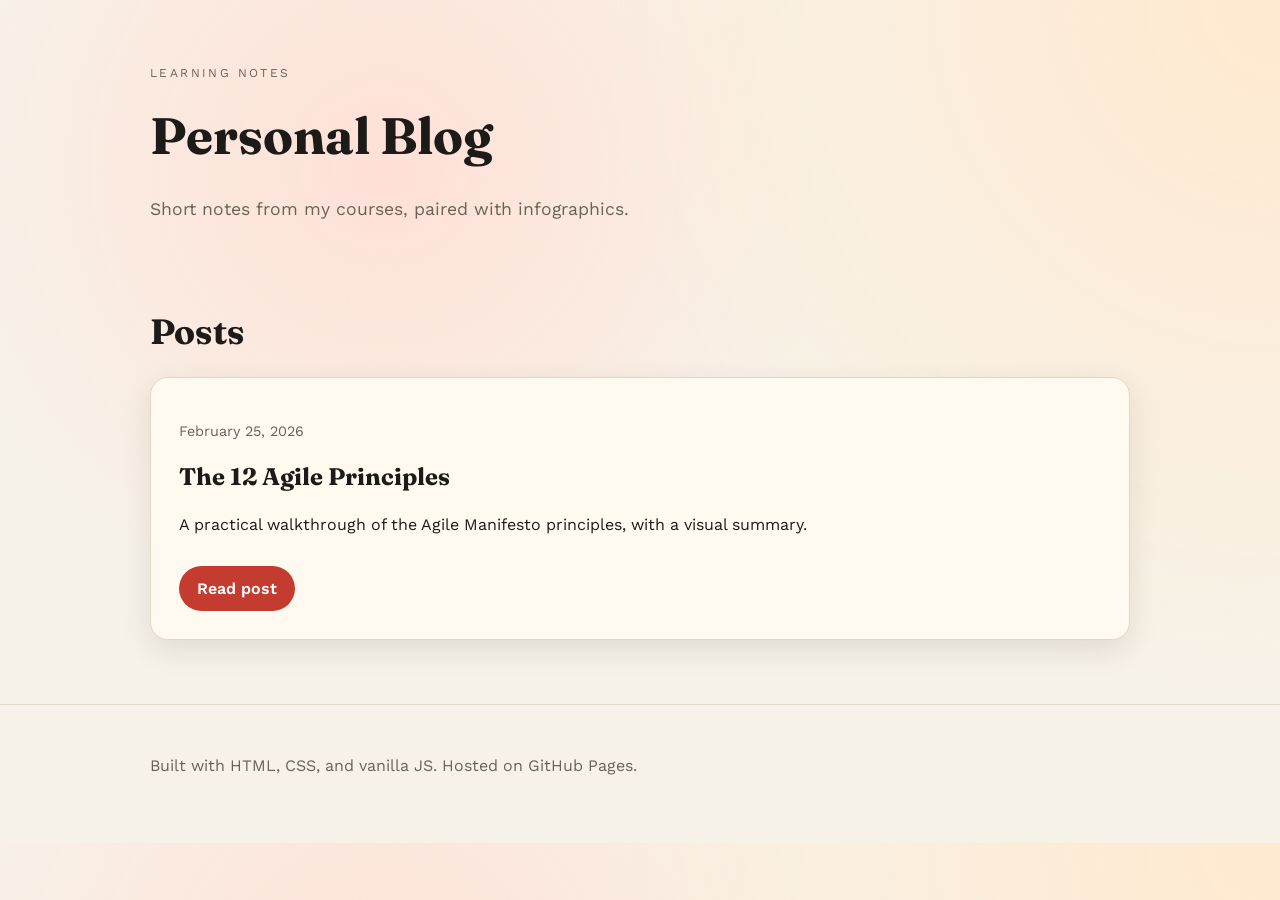
==== index.html @ f794eab7 "first commit" ====
<!doctype html>
<html lang="en">
  <head>
    <meta charset="utf-8" />
    <meta name="viewport" content="width=device-width, initial-scale=1" />
    <title>Learning Notes | Personal Blog</title>
    <meta name="description" content="A simple public learning blog with notes and infographics." />
    <link rel="preconnect" href="https://fonts.googleapis.com" />
    <link rel="preconnect" href="https://fonts.gstatic.com" crossorigin />
    <link
      href="https://fonts.googleapis.com/css2?family=Fraunces:wght@400;600&family=Work+Sans:wght@400;500;600&display=swap"
      rel="stylesheet"
    />
    <link rel="stylesheet" href="styles.css" />
  </head>
  <body>
    <header class="site-header">
      <div class="container">
        <p class="kicker">Learning Notes</p>
        <h1>Personal Blog</h1>
        <p class="lead">Short notes from my courses, paired with infographics.</p>
      </div>
    </header>

    <main class="container">
      <section class="post-list">
        <h2>Posts</h2>
        <article class="card">
          <p class="meta">February 25, 2026</p>
          <h3><a href="posts/12-agile-principles.html">The 12 Agile Principles</a></h3>
          <p>A practical walkthrough of the Agile Manifesto principles, with a visual summary.</p>
          <a class="button" href="posts/12-agile-principles.html">Read post</a>
        </article>
      </section>
    </main>

    <footer class="site-footer">
      <div class="container">
        <p>Built with HTML, CSS, and vanilla JS. Hosted on GitHub Pages.</p>
      </div>
    </footer>
  </body>
</html>
---- styles.css ----
:root {
  --bg: #f7f2e8;
  --ink: #1c1b18;
  --muted: #6a6257;
  --accent: #c43b2f;
  --accent-dark: #8f2a22;
  --card: #fffaf0;
  --border: #e2d7c7;
  --shadow: 0 10px 30px rgba(28, 27, 24, 0.1);
  --radius: 18px;
  --max-width: 980px;
  --sans: "Work Sans", "Helvetica Neue", Arial, sans-serif;
  --serif: "Fraunces", "Georgia", serif;
}

* {
  box-sizing: border-box;
}

body {
  margin: 0;
  font-family: var(--sans);
  color: var(--ink);
  background: radial-gradient(circle at top right, #ffe9cf 0%, transparent 45%),
    radial-gradient(circle at 30% 20%, #ffe0d7 0%, transparent 40%),
    var(--bg);
  line-height: 1.6;
}

a {
  color: inherit;
  text-decoration: none;
}

a:hover {
  color: var(--accent);
}

.container {
  width: min(92vw, var(--max-width));
  margin: 0 auto;
}

.site-header {
  padding: 64px 0 40px;
}

.kicker {
  text-transform: uppercase;
  letter-spacing: 0.2em;
  font-size: 0.75rem;
  color: var(--muted);
  margin: 0 0 12px;
}

h1 {
  font-family: var(--serif);
  font-size: clamp(2.4rem, 4vw, 3.6rem);
  margin: 0 0 12px;
}

h2 {
  font-family: var(--serif);
  font-size: clamp(1.6rem, 3vw, 2.2rem);
  margin: 0 0 16px;
}

h3 {
  font-family: var(--serif);
  font-size: 1.5rem;
  margin: 0 0 8px;
}

.lead {
  font-size: 1.1rem;
  color: var(--muted);
  max-width: 60ch;
}

.meta {
  font-size: 0.9rem;
  color: var(--muted);
}

.post-list {
  margin: 24px 0 64px;
}

.card {
  background: var(--card);
  border: 1px solid var(--border);
  border-radius: var(--radius);
  padding: 28px;
  box-shadow: var(--shadow);
}

.button {
  display: inline-block;
  margin-top: 12px;
  padding: 10px 18px;
  background: var(--accent);
  color: white;
  border-radius: 999px;
  font-weight: 600;
}

.button:hover {
  background: var(--accent-dark);
  color: white;
}

.post {
  padding-bottom: 60px;
}

.infographic {
  margin: 32px 0 40px;
  background: #fff;
  padding: 18px;
  border-radius: var(--radius);
  box-shadow: var(--shadow);
  border: 1px solid var(--border);
}

.infographic img {
  width: 100%;
  height: auto;
  display: block;
  border-radius: 12px;
}

.infographic figcaption {
  margin-top: 10px;
  font-size: 0.9rem;
  color: var(--muted);
}

.content {
  font-size: 1.05rem;
}

.principles {
  padding-left: 22px;
}

.principles li {
  margin: 12px 0;
}

.site-footer {
  padding: 32px 0 48px;
  border-top: 1px solid var(--border);
  color: var(--muted);
}

@media (max-width: 720px) {
  .site-header {
    padding-top: 48px;
  }

  .card {
    padding: 22px;
  }
}
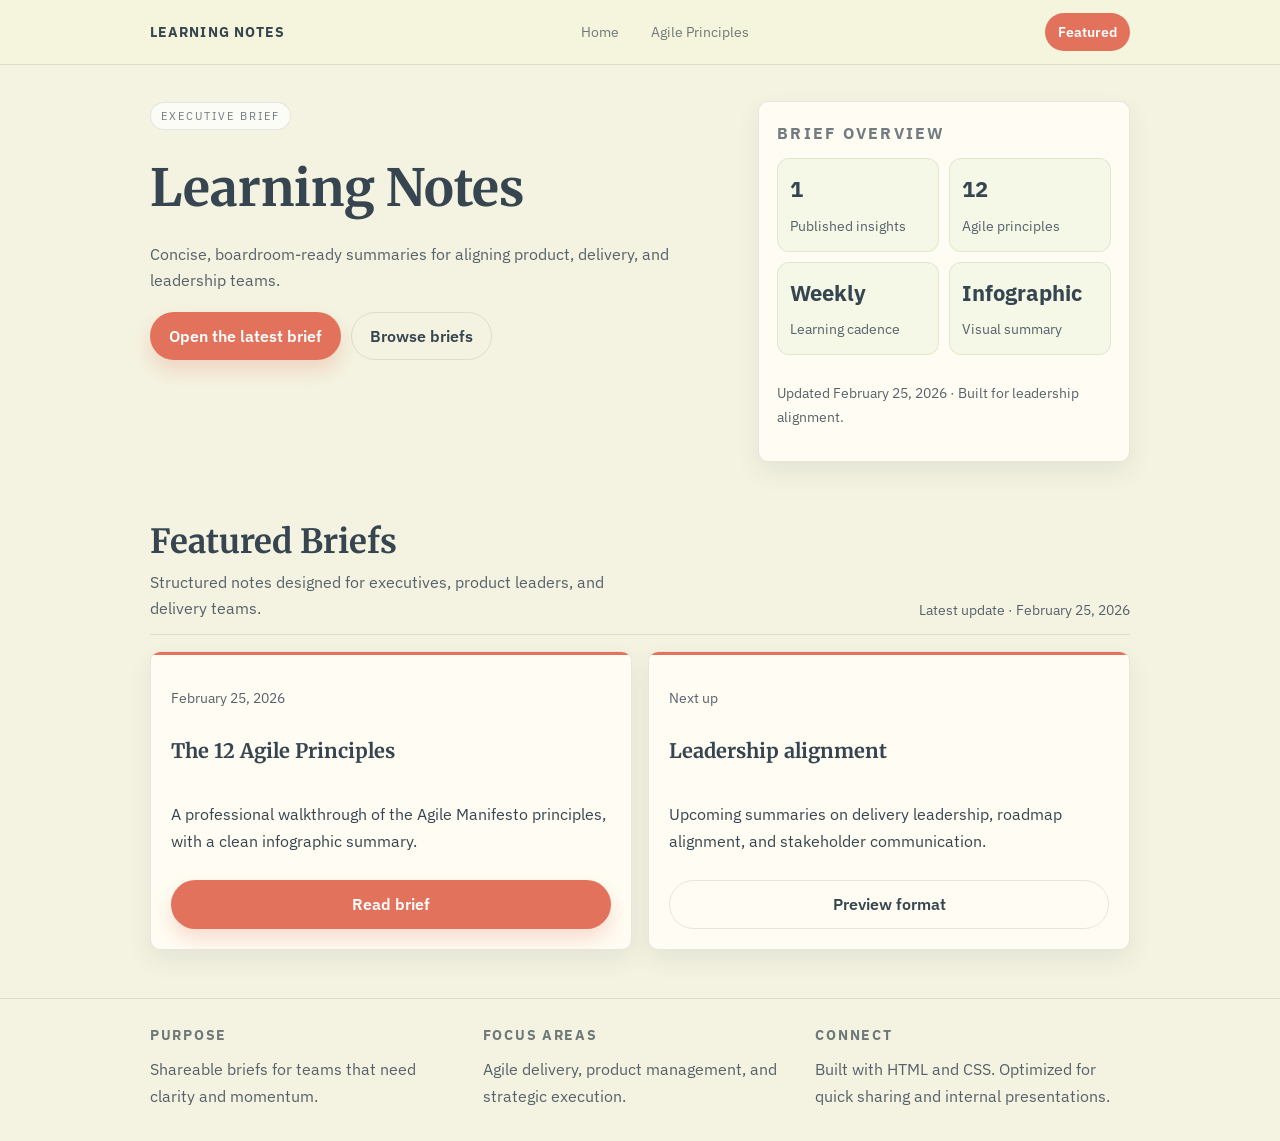
==== commit e1bb3630: "Refactor blog layout and styles for improved user experience and visual consistency" ====
--- a/index.html
+++ b/index.html
@@ -4,39 +4,105 @@
     <meta charset="utf-8" />
     <meta name="viewport" content="width=device-width, initial-scale=1" />
     <title>Learning Notes | Personal Blog</title>
-    <meta name="description" content="A simple public learning blog with notes and infographics." />
+    <meta name="description" content="A professional learning blog with notes, infographics, and practical principles." />
     <link rel="preconnect" href="https://fonts.googleapis.com" />
     <link rel="preconnect" href="https://fonts.gstatic.com" crossorigin />
     <link
-      href="https://fonts.googleapis.com/css2?family=Fraunces:wght@400;600&family=Work+Sans:wght@400;500;600&display=swap"
+      href="https://fonts.googleapis.com/css2?family=IBM+Plex+Sans:wght@400;500;600;700&family=Merriweather:wght@400;700&display=swap"
       rel="stylesheet"
     />
     <link rel="stylesheet" href="styles.css" />
   </head>
   <body>
-    <header class="site-header">
-      <div class="container">
-        <p class="kicker">Learning Notes</p>
-        <h1>Personal Blog</h1>
-        <p class="lead">Short notes from my courses, paired with infographics.</p>
+    <header class="topbar">
+      <div class="container topbar-inner">
+        <a class="brand" href="index.html">Learning Notes</a>
+        <nav class="nav">
+          <a href="index.html">Home</a>
+          <a href="posts/12-agile-principles.html">Agile Principles</a>
+        </nav>
+        <a class="button small" href="posts/12-agile-principles.html">Featured</a>
+      </div>
+    </header>
+
+    <header class="site-hero">
+      <div class="container hero-grid">
+        <div>
+          <p class="kicker">Executive Brief</p>
+          <h1>Learning Notes</h1>
+          <p class="lead">
+            Concise, boardroom-ready summaries for aligning product, delivery, and leadership teams.
+          </p>
+          <div class="hero-actions">
+            <a class="button" href="posts/12-agile-principles.html">Open the latest brief</a>
+            <a class="button secondary" href="#posts">Browse briefs</a>
+          </div>
+        </div>
+        <div class="hero-card">
+          <h4>Brief Overview</h4>
+          <div class="stat-grid">
+            <div class="stat">
+              <strong>1</strong>
+              <span class="meta">Published insights</span>
+            </div>
+            <div class="stat">
+              <strong>12</strong>
+              <span class="meta">Agile principles</span>
+            </div>
+            <div class="stat">
+              <strong>Weekly</strong>
+              <span class="meta">Learning cadence</span>
+            </div>
+            <div class="stat">
+              <strong>Infographic</strong>
+              <span class="meta">Visual summary</span>
+            </div>
+          </div>
+          <p class="meta">Updated February 25, 2026 · Built for leadership alignment.</p>
+        </div>
       </div>
     </header>
 
     <main class="container">
-      <section class="post-list">
-        <h2>Posts</h2>
-        <article class="card">
-          <p class="meta">February 25, 2026</p>
-          <h3><a href="posts/12-agile-principles.html">The 12 Agile Principles</a></h3>
-          <p>A practical walkthrough of the Agile Manifesto principles, with a visual summary.</p>
-          <a class="button" href="posts/12-agile-principles.html">Read post</a>
-        </article>
+      <section id="posts">
+        <div class="section-header">
+          <div>
+            <h2>Featured Briefs</h2>
+            <p>Structured notes designed for executives, product leaders, and delivery teams.</p>
+          </div>
+          <span class="meta">Latest update · February 25, 2026</span>
+        </div>
+        <div class="post-grid">
+          <article class="card">
+            <p class="meta">February 25, 2026</p>
+            <h3><a href="posts/12-agile-principles.html">The 12 Agile Principles</a></h3>
+            <p>A professional walkthrough of the Agile Manifesto principles, with a clean infographic summary.</p>
+            <a class="button" href="posts/12-agile-principles.html">Read brief</a>
+          </article>
+          <article class="card">
+            <p class="meta">Next up</p>
+            <h3>Leadership alignment</h3>
+            <p>Upcoming summaries on delivery leadership, roadmap alignment, and stakeholder communication.</p>
+            <a class="button secondary" href="posts/12-agile-principles.html">Preview format</a>
+          </article>
+        </div>
       </section>
     </main>
 
     <footer class="site-footer">
-      <div class="container">
-        <p>Built with HTML, CSS, and vanilla JS. Hosted on GitHub Pages.</p>
+      <div class="container footer-grid">
+        <div>
+          <h5>Purpose</h5>
+          <p>Shareable briefs for teams that need clarity and momentum.</p>
+        </div>
+        <div>
+          <h5>Focus Areas</h5>
+          <p>Agile delivery, product management, and strategic execution.</p>
+        </div>
+        <div>
+          <h5>Connect</h5>
+          <p>Built with HTML and CSS. Optimized for quick sharing and internal presentations.</p>
+        </div>
       </div>
     </footer>
   </body>
--- a/styles.css
+++ b/styles.css
@@ -1,16 +1,26 @@
 :root {
-  --bg: #f7f2e8;
-  --ink: #1c1b18;
-  --muted: #6a6257;
-  --accent: #c43b2f;
-  --accent-dark: #8f2a22;
-  --card: #fffaf0;
-  --border: #e2d7c7;
-  --shadow: 0 10px 30px rgba(28, 27, 24, 0.1);
-  --radius: 18px;
+  --earth-salmon: #e2725b;
+  --earth-green: #9dc183;
+  --earth-cream: #f5f5dc;
+  --earth-slate: #36454f;
+  --earth-slate-70: rgba(54, 69, 79, 0.7);
+  --earth-slate-40: rgba(54, 69, 79, 0.4);
+  --earth-salmon-15: rgba(226, 114, 91, 0.15);
+  --earth-green-18: rgba(157, 193, 131, 0.18);
+  --white: #ffffff;
+  --bg: #f4f3e1;
+  --ink: var(--earth-slate);
+  --muted: #56626a;
+  --accent: var(--earth-salmon);
+  --accent-dark: #cc614a;
+  --support: var(--earth-green);
+  --card: #fffdf3;
+  --border: rgba(54, 69, 79, 0.12);
+  --shadow: 0 10px 24px rgba(54, 69, 79, 0.08);
+  --radius: 10px;
   --max-width: 980px;
-  --sans: "Work Sans", "Helvetica Neue", Arial, sans-serif;
-  --serif: "Fraunces", "Georgia", serif;
+  --sans: "IBM Plex Sans", "Helvetica Neue", sans-serif;
+  --serif: "Merriweather", "Georgia", serif;
 }
 
 * {
@@ -21,10 +31,8 @@
   margin: 0;
   font-family: var(--sans);
   color: var(--ink);
-  background: radial-gradient(circle at top right, #ffe9cf 0%, transparent 45%),
-    radial-gradient(circle at 30% 20%, #ffe0d7 0%, transparent 40%),
-    var(--bg);
-  line-height: 1.6;
+  background: var(--bg);
+  line-height: 1.65;
 }
 
 a {
@@ -41,82 +49,310 @@
   margin: 0 auto;
 }
 
-.site-header {
-  padding: 64px 0 40px;
+.topbar {
+  position: sticky;
+  top: 0;
+  z-index: 10;
+  background: rgba(245, 245, 220, 0.88);
+  backdrop-filter: blur(8px);
+  border-bottom: 1px solid var(--border);
+}
+
+.topbar-inner {
+  display: flex;
+  align-items: center;
+  justify-content: space-between;
+  gap: 20px;
+  padding: 12px 0;
+}
+
+.brand {
+  font-weight: 700;
+  letter-spacing: 0.08em;
+  text-transform: uppercase;
+  font-size: 0.85rem;
+}
+
+.nav {
+  display: flex;
+  gap: 12px;
+  font-size: 0.9rem;
+  color: var(--earth-slate-70);
+}
+
+.nav a {
+  padding: 8px 10px;
+  border-radius: 999px;
+}
+
+.nav a:hover {
+  background: var(--earth-salmon-15);
+  color: var(--ink);
+}
+
+.site-hero {
+  padding: 36px 0 24px;
+}
+
+.hero-grid {
+  display: grid;
+  grid-template-columns: minmax(0, 1.1fr) minmax(0, 0.7fr);
+  gap: 24px;
+  align-items: stretch;
 }
 
 .kicker {
+  display: inline-flex;
+  align-items: center;
+  gap: 8px;
   text-transform: uppercase;
-  letter-spacing: 0.2em;
-  font-size: 0.75rem;
-  color: var(--muted);
-  margin: 0 0 12px;
+  letter-spacing: 0.18em;
+  font-size: 0.7rem;
+  color: var(--earth-slate-70);
+  background: rgba(255, 255, 255, 0.7);
+  padding: 4px 10px;
+  border-radius: 999px;
+  border: 1px solid var(--border);
+  margin: 0 0 16px;
 }
 
 h1 {
   font-family: var(--serif);
-  font-size: clamp(2.4rem, 4vw, 3.6rem);
-  margin: 0 0 12px;
+  font-size: clamp(2.2rem, 4vw, 3.2rem);
+  margin: 0 0 10px;
+  color: var(--ink);
 }
 
 h2 {
   font-family: var(--serif);
-  font-size: clamp(1.6rem, 3vw, 2.2rem);
-  margin: 0 0 16px;
+  font-size: clamp(1.6rem, 2.6vw, 2.1rem);
+  margin: 0 0 10px;
 }
 
 h3 {
   font-family: var(--serif);
-  font-size: 1.5rem;
+  font-size: 1.25rem;
   margin: 0 0 8px;
 }
 
 .lead {
-  font-size: 1.1rem;
+  font-size: 1rem;
   color: var(--muted);
   max-width: 60ch;
-}
-
-.meta {
-  font-size: 0.9rem;
-  color: var(--muted);
-}
-
-.post-list {
-  margin: 24px 0 64px;
-}
-
-.card {
-  background: var(--card);
-  border: 1px solid var(--border);
-  border-radius: var(--radius);
-  padding: 28px;
-  box-shadow: var(--shadow);
+  margin: 0 0 18px;
+}
+
+.hero-actions {
+  display: flex;
+  align-items: center;
+  gap: 10px;
+  flex-wrap: wrap;
 }
 
 .button {
-  display: inline-block;
-  margin-top: 12px;
+  display: inline-flex;
+  align-items: center;
+  justify-content: center;
+  gap: 8px;
   padding: 10px 18px;
   background: var(--accent);
   color: white;
   border-radius: 999px;
   font-weight: 600;
+  border: 1px solid transparent;
+  box-shadow: 0 10px 20px rgba(226, 114, 91, 0.24);
+  transition: transform 0.2s ease, box-shadow 0.2s ease, background 0.2s ease;
 }
 
 .button:hover {
   background: var(--accent-dark);
   color: white;
-}
-
-.post {
-  padding-bottom: 60px;
+  transform: translateY(-1px);
+  box-shadow: 0 14px 24px rgba(226, 114, 91, 0.32);
+}
+
+.button.secondary {
+  background: transparent;
+  color: var(--ink);
+  border: 1px solid var(--border);
+  box-shadow: none;
+}
+
+.button.secondary:hover {
+  background: var(--earth-salmon-15);
+  color: var(--ink);
+  transform: none;
+}
+
+.button.small {
+  padding: 6px 12px;
+  font-size: 0.9rem;
+  box-shadow: none;
+}
+
+.hero-card {
+  background: var(--card);
+  border-radius: var(--radius);
+  padding: 18px;
+  border: 1px solid var(--border);
+  box-shadow: var(--shadow);
+  display: flex;
+  flex-direction: column;
+  gap: 12px;
+}
+
+.hero-card h4 {
+  margin: 0;
+  font-size: 1rem;
+  text-transform: uppercase;
+  letter-spacing: 0.14em;
+  color: var(--earth-slate-70);
+}
+
+.stat-grid {
+  display: grid;
+  grid-template-columns: repeat(2, minmax(0, 1fr));
+  gap: 10px;
+}
+
+.stat {
+  background: rgba(157, 193, 131, 0.1);
+  border-radius: 12px;
+  padding: 12px;
+  border: 1px solid rgba(157, 193, 131, 0.25);
+}
+
+.stat strong {
+  display: block;
+  font-size: 1.4rem;
+  margin-bottom: 4px;
+}
+
+.meta {
+  font-size: 0.9rem;
+  color: var(--muted);
+}
+
+.section-header {
+  display: flex;
+  align-items: flex-end;
+  justify-content: space-between;
+  gap: 20px;
+  margin: 28px 0 16px;
+  padding-bottom: 12px;
+  border-bottom: 1px solid var(--border);
+}
+
+.section-header p {
+  margin: 0;
+  color: var(--muted);
+  max-width: 50ch;
+}
+
+.section-header h2 {
+  margin: 0;
+}
+
+.section-header .meta {
+  margin-left: auto;
+}
+
+.post-grid {
+  display: grid;
+  grid-template-columns: repeat(auto-fit, minmax(260px, 1fr));
+  gap: 16px;
+  margin-bottom: 48px;
+}
+
+.card {
+  background: var(--card);
+  border: 1px solid var(--border);
+  border-radius: var(--radius);
+  padding: 20px;
+  box-shadow: var(--shadow);
+  display: flex;
+  flex-direction: column;
+  gap: 10px;
+  position: relative;
+  overflow: hidden;
+}
+
+.card::before {
+  content: "";
+  position: absolute;
+  inset: 0;
+  border-top: 3px solid var(--accent);
+  pointer-events: none;
+}
+
+.tag {
+  display: inline-flex;
+  align-items: center;
+  gap: 8px;
+  font-size: 0.75rem;
+  text-transform: uppercase;
+  letter-spacing: 0.16em;
+  color: var(--earth-slate-70);
+}
+
+.post-layout {
+  display: grid;
+  grid-template-columns: minmax(0, 1fr) minmax(0, 0.4fr);
+  gap: 22px;
+  padding-bottom: 48px;
+}
+
+.post-body {
+  background: var(--card);
+  border-radius: var(--radius);
+  padding: 24px;
+  border: 1px solid var(--border);
+  box-shadow: var(--shadow);
+}
+
+.brief-meta {
+  display: flex;
+  flex-wrap: wrap;
+  gap: 12px 18px;
+  padding: 12px 0 16px;
+  border-bottom: 1px solid var(--border);
+  margin-bottom: 20px;
+  font-size: 0.9rem;
+  color: var(--muted);
+}
+
+.brief-meta span {
+  display: inline-flex;
+  align-items: center;
+  gap: 8px;
+}
+
+.post-aside {
+  display: flex;
+  flex-direction: column;
+  gap: 18px;
+}
+
+.aside-card {
+  background: var(--card);
+  border-radius: var(--radius);
+  padding: 18px;
+  border: 1px solid var(--border);
+  box-shadow: var(--shadow);
+}
+
+.aside-card h4 {
+  margin: 0 0 12px;
+  font-size: 1rem;
+  text-transform: uppercase;
+  letter-spacing: 0.14em;
+  color: var(--earth-slate-70);
 }
 
 .infographic {
-  margin: 32px 0 40px;
-  background: #fff;
-  padding: 18px;
+  margin: 24px 0 26px;
+  background: linear-gradient(180deg, #ffffff 0%, #fffdf3 100%);
+  padding: 14px;
   border-radius: var(--radius);
   box-shadow: var(--shadow);
   border: 1px solid var(--border);
@@ -127,6 +363,7 @@
   height: auto;
   display: block;
   border-radius: 12px;
+  cursor: zoom-in;
 }
 
 .infographic figcaption {
@@ -135,8 +372,98 @@
   color: var(--muted);
 }
 
+.lightbox {
+  position: fixed;
+  inset: 0;
+  background: rgba(54, 69, 79, 0.72);
+  display: none;
+  align-items: center;
+  justify-content: center;
+  padding: 20px;
+  z-index: 100;
+}
+
+.lightbox.open {
+  display: flex;
+}
+
+.lightbox-content {
+  max-width: min(92vw, 1200px);
+  max-height: 86vh;
+  background: var(--card);
+  border-radius: var(--radius);
+  border: 1px solid var(--border);
+  box-shadow: var(--shadow);
+  overflow: hidden;
+  display: grid;
+  grid-template-rows: auto 1fr;
+}
+
+.lightbox-toolbar {
+  display: flex;
+  align-items: center;
+  justify-content: space-between;
+  padding: 10px 14px;
+  border-bottom: 1px solid var(--border);
+  background: #fffdf3;
+}
+
+.lightbox-toolbar .meta {
+  margin: 0;
+}
+
+.lightbox-actions {
+  display: flex;
+  gap: 8px;
+}
+
+.lightbox-button {
+  border: 1px solid var(--border);
+  background: #fff;
+  color: var(--ink);
+  border-radius: 8px;
+  padding: 6px 10px;
+  font-size: 0.85rem;
+  cursor: pointer;
+}
+
+.lightbox-button:hover {
+  background: var(--earth-salmon-15);
+}
+
+.lightbox-stage {
+  position: relative;
+  overflow: auto;
+  background: #fff;
+}
+
+.lightbox-stage img {
+  display: block;
+  max-width: none;
+  transform-origin: top left;
+}
+
 .content {
-  font-size: 1.05rem;
+  font-size: 1rem;
+}
+
+.references {
+  margin-top: 28px;
+  padding-top: 18px;
+  border-top: 1px solid var(--border);
+}
+
+.references h3 {
+  margin-bottom: 10px;
+}
+
+.references ul {
+  margin: 0;
+  padding-left: 18px;
+}
+
+.references li {
+  margin: 6px 0;
 }
 
 .principles {
@@ -147,18 +474,66 @@
   margin: 12px 0;
 }
 
+.principles li::marker {
+  color: var(--support);
+}
+
 .site-footer {
-  padding: 32px 0 48px;
+  padding: 24px 0 32px;
   border-top: 1px solid var(--border);
   color: var(--muted);
 }
 
-@media (max-width: 720px) {
-  .site-header {
-    padding-top: 48px;
-  }
-
-  .card {
-    padding: 22px;
-  }
-}
+.footer-grid {
+  display: grid;
+  grid-template-columns: repeat(auto-fit, minmax(200px, 1fr));
+  gap: 18px;
+}
+
+.footer-grid h5 {
+  margin: 0 0 10px;
+  font-size: 0.9rem;
+  text-transform: uppercase;
+  letter-spacing: 0.12em;
+  color: var(--earth-slate-70);
+}
+
+.footer-grid p {
+  margin: 0;
+}
+
+@media (max-width: 920px) {
+  .hero-grid,
+  .post-layout {
+    grid-template-columns: 1fr;
+  }
+
+  .topbar-inner {
+    flex-wrap: wrap;
+    justify-content: flex-start;
+  }
+
+  .section-header {
+    flex-direction: column;
+    align-items: flex-start;
+  }
+}
+
+@media (max-width: 640px) {
+  .topbar-inner {
+    gap: 12px;
+  }
+
+  .nav {
+    width: 100%;
+    flex-wrap: wrap;
+  }
+
+  .hero-actions {
+    width: 100%;
+  }
+
+  .button {
+    width: 100%;
+  }
+}
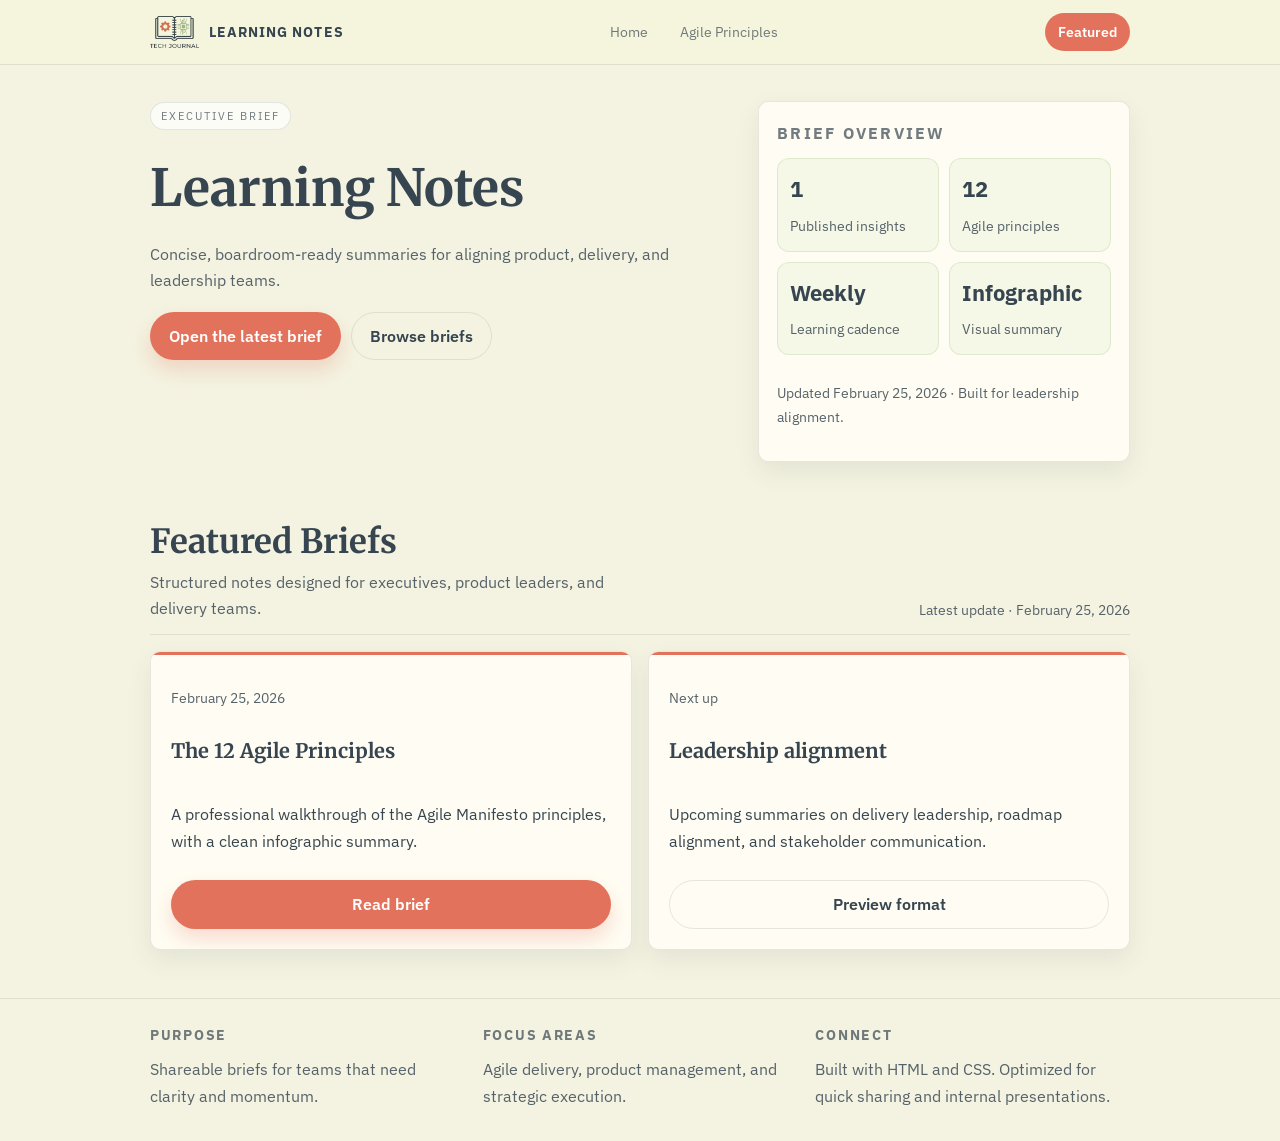
==== commit 2093466a: "Add logo to header and update styles for improved branding" ====
--- a/index.html
+++ b/index.html
@@ -16,7 +16,10 @@
   <body>
     <header class="topbar">
       <div class="container topbar-inner">
-        <a class="brand" href="index.html">Learning Notes</a>
+        <a class="brand" href="index.html">
+          <img src="assets/images/logo.png" alt="Learning Notes logo" />
+          <span>Learning Notes</span>
+        </a>
         <nav class="nav">
           <a href="index.html">Home</a>
           <a href="posts/12-agile-principles.html">Agile Principles</a>
--- a/styles.css
+++ b/styles.css
@@ -71,6 +71,15 @@
   letter-spacing: 0.08em;
   text-transform: uppercase;
   font-size: 0.85rem;
+  display: inline-flex;
+  align-items: center;
+  gap: 10px;
+}
+
+.brand img {
+  height: 32px;
+  width: auto;
+  display: block;
 }
 
 .nav {
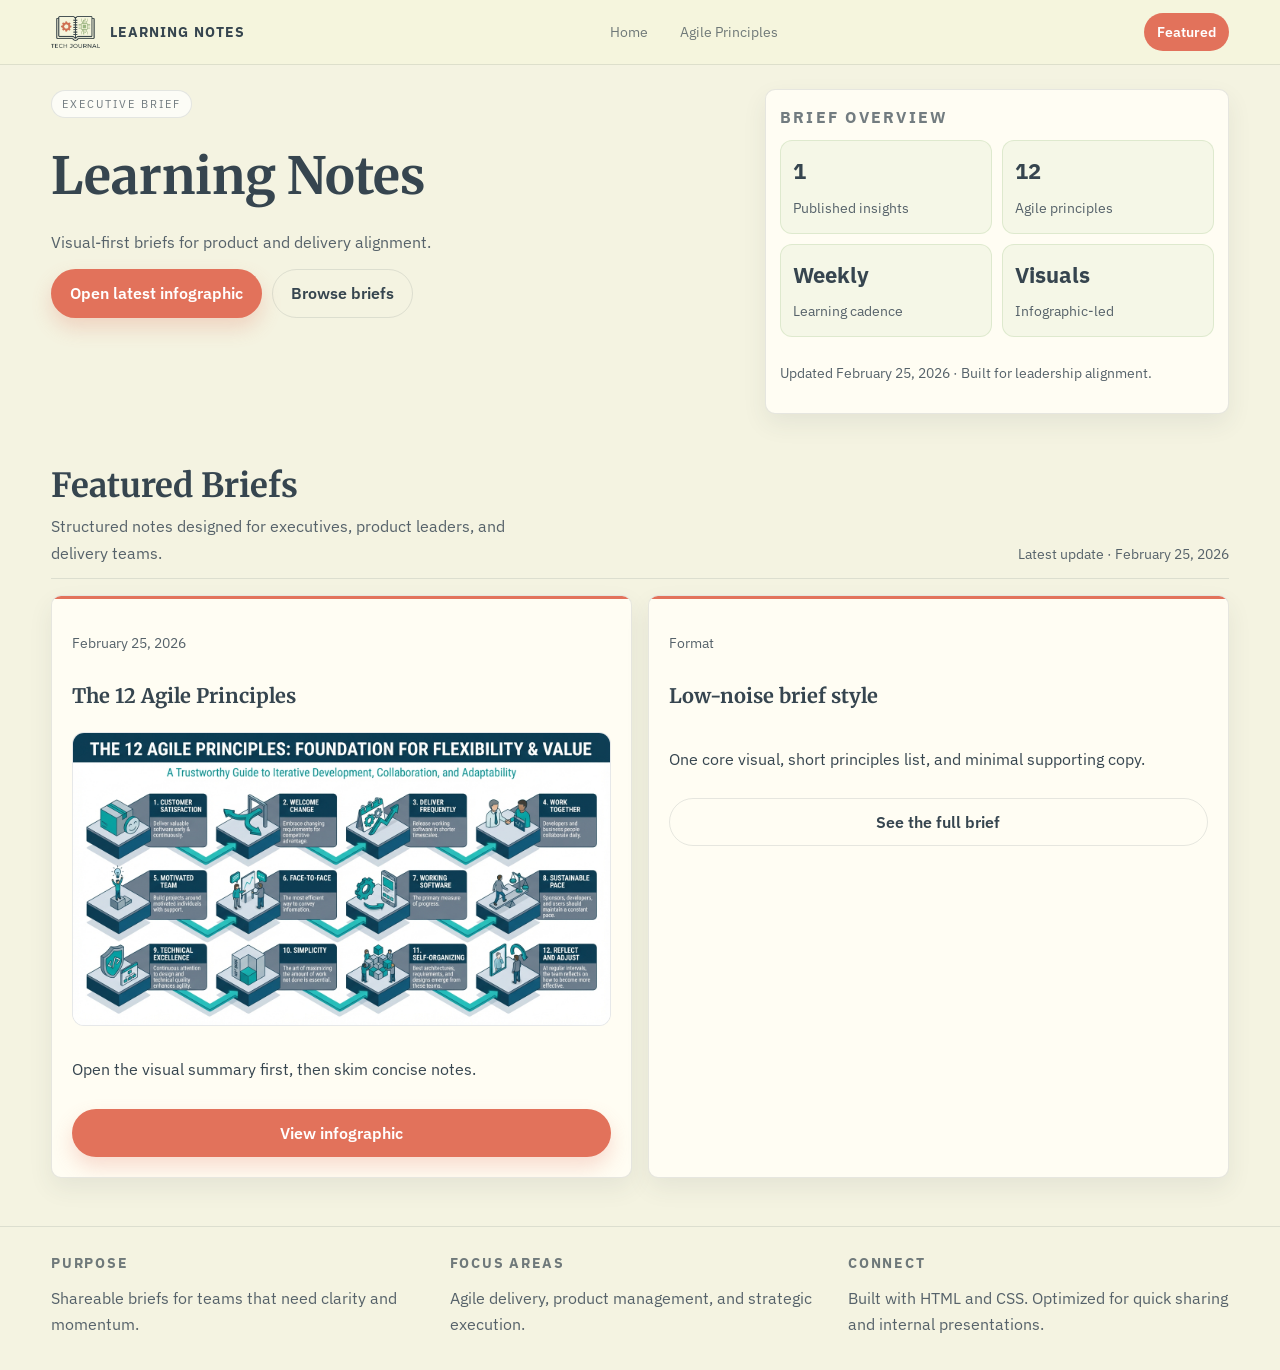
==== commit 9d94b12a: "Revise content and layout for improved clarity and visual emphasis in blog posts" ====
--- a/index.html
+++ b/index.html
@@ -33,11 +33,9 @@
         <div>
           <p class="kicker">Executive Brief</p>
           <h1>Learning Notes</h1>
-          <p class="lead">
-            Concise, boardroom-ready summaries for aligning product, delivery, and leadership teams.
-          </p>
+          <p class="lead">Visual-first briefs for product and delivery alignment.</p>
           <div class="hero-actions">
-            <a class="button" href="posts/12-agile-principles.html">Open the latest brief</a>
+            <a class="button" href="posts/12-agile-principles.html#infographic">Open latest infographic</a>
             <a class="button secondary" href="#posts">Browse briefs</a>
           </div>
         </div>
@@ -57,8 +55,8 @@
               <span class="meta">Learning cadence</span>
             </div>
             <div class="stat">
-              <strong>Infographic</strong>
-              <span class="meta">Visual summary</span>
+              <strong>Visuals</strong>
+              <span class="meta">Infographic-led</span>
             </div>
           </div>
           <p class="meta">Updated February 25, 2026 · Built for leadership alignment.</p>
@@ -79,14 +77,17 @@
           <article class="card">
             <p class="meta">February 25, 2026</p>
             <h3><a href="posts/12-agile-principles.html">The 12 Agile Principles</a></h3>
-            <p>A professional walkthrough of the Agile Manifesto principles, with a clean infographic summary.</p>
-            <a class="button" href="posts/12-agile-principles.html">Read brief</a>
+            <figure class="card-media">
+              <img src="assets/images/12-agile-principles.png" alt="Preview of the 12 Agile Principles infographic" loading="lazy" />
+            </figure>
+            <p>Open the visual summary first, then skim concise notes.</p>
+            <a class="button" href="posts/12-agile-principles.html#infographic">View infographic</a>
           </article>
           <article class="card">
-            <p class="meta">Next up</p>
-            <h3>Leadership alignment</h3>
-            <p>Upcoming summaries on delivery leadership, roadmap alignment, and stakeholder communication.</p>
-            <a class="button secondary" href="posts/12-agile-principles.html">Preview format</a>
+            <p class="meta">Format</p>
+            <h3>Low-noise brief style</h3>
+            <p>One core visual, short principles list, and minimal supporting copy.</p>
+            <a class="button secondary" href="posts/12-agile-principles.html">See the full brief</a>
           </article>
         </div>
       </section>
--- a/styles.css
+++ b/styles.css
@@ -18,7 +18,7 @@
   --border: rgba(54, 69, 79, 0.12);
   --shadow: 0 10px 24px rgba(54, 69, 79, 0.08);
   --radius: 10px;
-  --max-width: 980px;
+  --max-width: 1180px;
   --sans: "IBM Plex Sans", "Helvetica Neue", sans-serif;
   --serif: "Merriweather", "Georgia", serif;
 }
@@ -100,14 +100,14 @@
 }
 
 .site-hero {
-  padding: 36px 0 24px;
+  padding: 24px 0 16px;
 }
 
 .hero-grid {
   display: grid;
-  grid-template-columns: minmax(0, 1.1fr) minmax(0, 0.7fr);
-  gap: 24px;
-  align-items: stretch;
+  grid-template-columns: minmax(0, 1.2fr) minmax(0, 0.8fr);
+  gap: 18px;
+  align-items: start;
 }
 
 .kicker {
@@ -148,7 +148,7 @@
   font-size: 1rem;
   color: var(--muted);
   max-width: 60ch;
-  margin: 0 0 18px;
+  margin: 0 0 14px;
 }
 
 .hero-actions {
@@ -202,12 +202,12 @@
 .hero-card {
   background: var(--card);
   border-radius: var(--radius);
-  padding: 18px;
+  padding: 14px;
   border: 1px solid var(--border);
   box-shadow: var(--shadow);
   display: flex;
   flex-direction: column;
-  gap: 12px;
+  gap: 10px;
 }
 
 .hero-card h4 {
@@ -224,6 +224,11 @@
   gap: 10px;
 }
 
+.compact-stats {
+  grid-template-columns: repeat(3, minmax(0, 1fr));
+  gap: 8px;
+}
+
 .stat {
   background: rgba(157, 193, 131, 0.1);
   border-radius: 12px;
@@ -235,6 +240,15 @@
   display: block;
   font-size: 1.4rem;
   margin-bottom: 4px;
+}
+
+.compact-stats .stat {
+  padding: 10px;
+}
+
+.compact-stats .stat strong {
+  font-size: 1.05rem;
+  margin-bottom: 2px;
 }
 
 .meta {
@@ -294,6 +308,20 @@
   pointer-events: none;
 }
 
+.card-media {
+  margin: 2px 0 4px;
+  border-radius: 12px;
+  overflow: hidden;
+  border: 1px solid var(--border);
+  background: #fff;
+}
+
+.card-media img {
+  width: 100%;
+  height: auto;
+  display: block;
+}
+
 .tag {
   display: inline-flex;
   align-items: center;
@@ -306,15 +334,16 @@
 
 .post-layout {
   display: grid;
-  grid-template-columns: minmax(0, 1fr) minmax(0, 0.4fr);
-  gap: 22px;
-  padding-bottom: 48px;
+  grid-template-columns: minmax(0, 1fr) minmax(220px, 280px);
+  gap: 16px;
+  align-items: start;
+  padding-bottom: 36px;
 }
 
 .post-body {
   background: var(--card);
   border-radius: var(--radius);
-  padding: 24px;
+  padding: 16px;
   border: 1px solid var(--border);
   box-shadow: var(--shadow);
 }
@@ -322,11 +351,11 @@
 .brief-meta {
   display: flex;
   flex-wrap: wrap;
-  gap: 12px 18px;
-  padding: 12px 0 16px;
+  gap: 8px 14px;
+  padding: 6px 0 10px;
   border-bottom: 1px solid var(--border);
-  margin-bottom: 20px;
-  font-size: 0.9rem;
+  margin-bottom: 10px;
+  font-size: 0.85rem;
   color: var(--muted);
 }
 
@@ -345,26 +374,31 @@
 .aside-card {
   background: var(--card);
   border-radius: var(--radius);
-  padding: 18px;
+  padding: 14px;
   border: 1px solid var(--border);
   box-shadow: var(--shadow);
 }
 
 .aside-card h4 {
-  margin: 0 0 12px;
-  font-size: 1rem;
+  margin: 0 0 10px;
+  font-size: 0.95rem;
   text-transform: uppercase;
   letter-spacing: 0.14em;
   color: var(--earth-slate-70);
 }
 
 .infographic {
-  margin: 24px 0 26px;
+  margin: 2px 0 12px;
   background: linear-gradient(180deg, #ffffff 0%, #fffdf3 100%);
-  padding: 14px;
+  padding: 12px;
   border-radius: var(--radius);
   box-shadow: var(--shadow);
   border: 1px solid var(--border);
+}
+
+.infographic.spotlight {
+  margin-top: 0;
+  padding: 12px;
 }
 
 .infographic img {
@@ -376,9 +410,11 @@
 }
 
 .infographic figcaption {
-  margin-top: 10px;
-  font-size: 0.9rem;
+  margin-top: 8px;
+  font-size: 0.82rem;
   color: var(--muted);
+  text-transform: uppercase;
+  letter-spacing: 0.08em;
 }
 
 .lightbox {
@@ -444,21 +480,35 @@
   position: relative;
   overflow: auto;
   background: #fff;
+  display: grid;
+  place-items: center;
+  padding: 12px;
+}
+
+.lightbox-canvas {
+  display: inline-block;
+  transform-origin: center center;
+  will-change: transform;
 }
 
 .lightbox-stage img {
   display: block;
   max-width: none;
-  transform-origin: top left;
 }
 
 .content {
   font-size: 1rem;
 }
 
+.content > p:first-child {
+  margin: 0 0 6px;
+  font-size: 0.95rem;
+  color: var(--muted);
+}
+
 .references {
-  margin-top: 28px;
-  padding-top: 18px;
+  margin-top: 18px;
+  padding-top: 14px;
   border-top: 1px solid var(--border);
 }
 
@@ -480,7 +530,7 @@
 }
 
 .principles li {
-  margin: 12px 0;
+  margin: 8px 0;
 }
 
 .principles li::marker {
@@ -491,6 +541,11 @@
   padding: 24px 0 32px;
   border-top: 1px solid var(--border);
   color: var(--muted);
+}
+
+.minimal-aside .aside-card {
+  position: sticky;
+  top: 86px;
 }
 
 .footer-grid {
@@ -517,6 +572,10 @@
     grid-template-columns: 1fr;
   }
 
+  .compact-stats {
+    grid-template-columns: repeat(3, minmax(0, 1fr));
+  }
+
   .topbar-inner {
     flex-wrap: wrap;
     justify-content: flex-start;
@@ -526,6 +585,10 @@
     flex-direction: column;
     align-items: flex-start;
   }
+
+  .minimal-aside .aside-card {
+    position: static;
+  }
 }
 
 @media (max-width: 640px) {
@@ -545,4 +608,8 @@
   .button {
     width: 100%;
   }
-}
+
+  .compact-stats {
+    grid-template-columns: 1fr;
+  }
+}
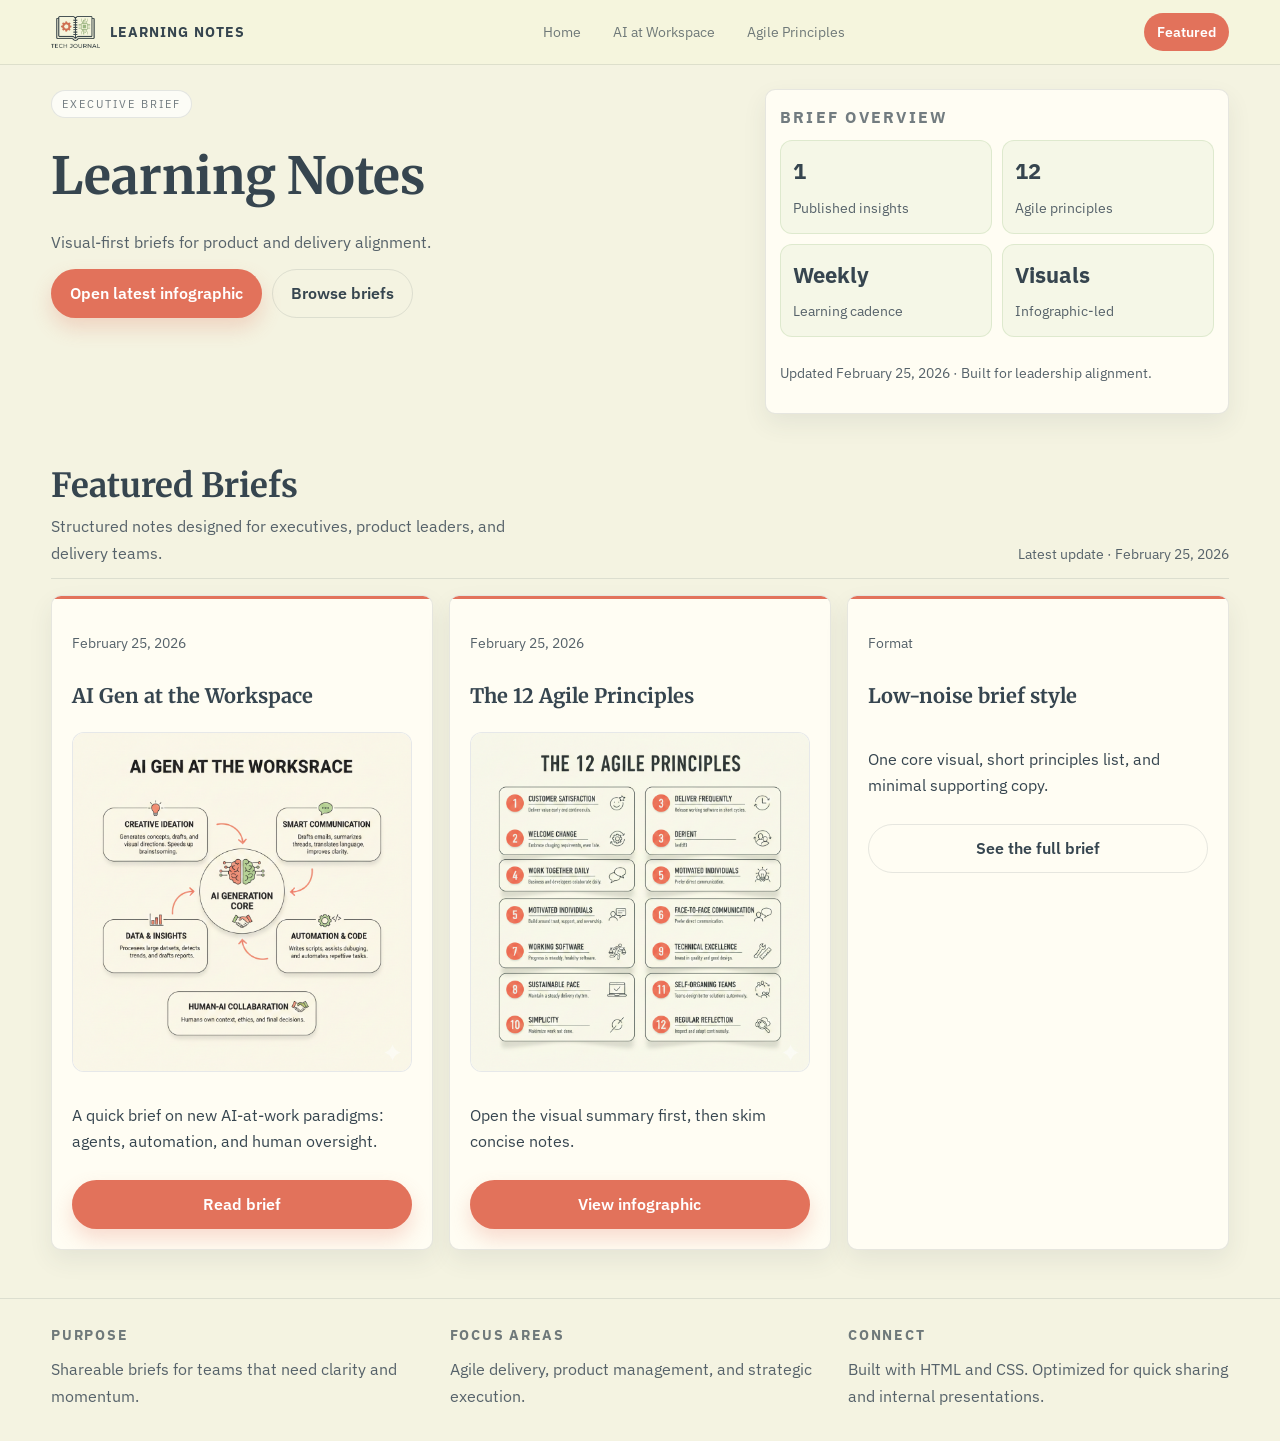
==== commit 63d97bae: "Add new "AI at Workspace" post and update infographic images for blog" ====
--- a/index.html
+++ b/index.html
@@ -22,6 +22,7 @@
         </a>
         <nav class="nav">
           <a href="index.html">Home</a>
+          <a href="posts/ai-gen-workspace.html">AI at Workspace</a>
           <a href="posts/12-agile-principles.html">Agile Principles</a>
         </nav>
         <a class="button small" href="posts/12-agile-principles.html">Featured</a>
@@ -76,9 +77,22 @@
         <div class="post-grid">
           <article class="card">
             <p class="meta">February 25, 2026</p>
+            <h3><a href="posts/ai-gen-workspace.html">AI Gen at the Workspace</a></h3>
+            <figure class="card-media">
+              <img
+                src="assets/images/Gemini_Generated_Image_2x3tcl2x3tcl2x3t.png"
+                alt="Preview of the AI Gen at the Workspace infographic"
+                loading="lazy"
+              />
+            </figure>
+            <p>A quick brief on new AI-at-work paradigms: agents, automation, and human oversight.</p>
+            <a class="button" href="posts/ai-gen-workspace.html">Read brief</a>
+          </article>
+          <article class="card">
+            <p class="meta">February 25, 2026</p>
             <h3><a href="posts/12-agile-principles.html">The 12 Agile Principles</a></h3>
             <figure class="card-media">
-              <img src="assets/images/12-agile-principles.png" alt="Preview of the 12 Agile Principles infographic" loading="lazy" />
+              <img src="assets/images/Gemini_Generated_Image_z4iwpzz4iwpzz4iw.png" alt="Preview of the 12 Agile Principles infographic" loading="lazy" />
             </figure>
             <p>Open the visual summary first, then skim concise notes.</p>
             <a class="button" href="posts/12-agile-principles.html#infographic">View infographic</a>
--- a/styles.css
+++ b/styles.css
@@ -478,7 +478,7 @@
 
 .lightbox-stage {
   position: relative;
-  overflow: auto;
+  overflow: hidden;
   background: #fff;
   display: grid;
   place-items: center;
@@ -487,12 +487,14 @@
 
 .lightbox-canvas {
   display: inline-block;
-  transform-origin: center center;
-  will-change: transform;
+  line-height: 0;
+  flex: 0 0 auto;
 }
 
 .lightbox-stage img {
   display: block;
+  width: 100%;
+  height: 100%;
   max-width: none;
 }
 
